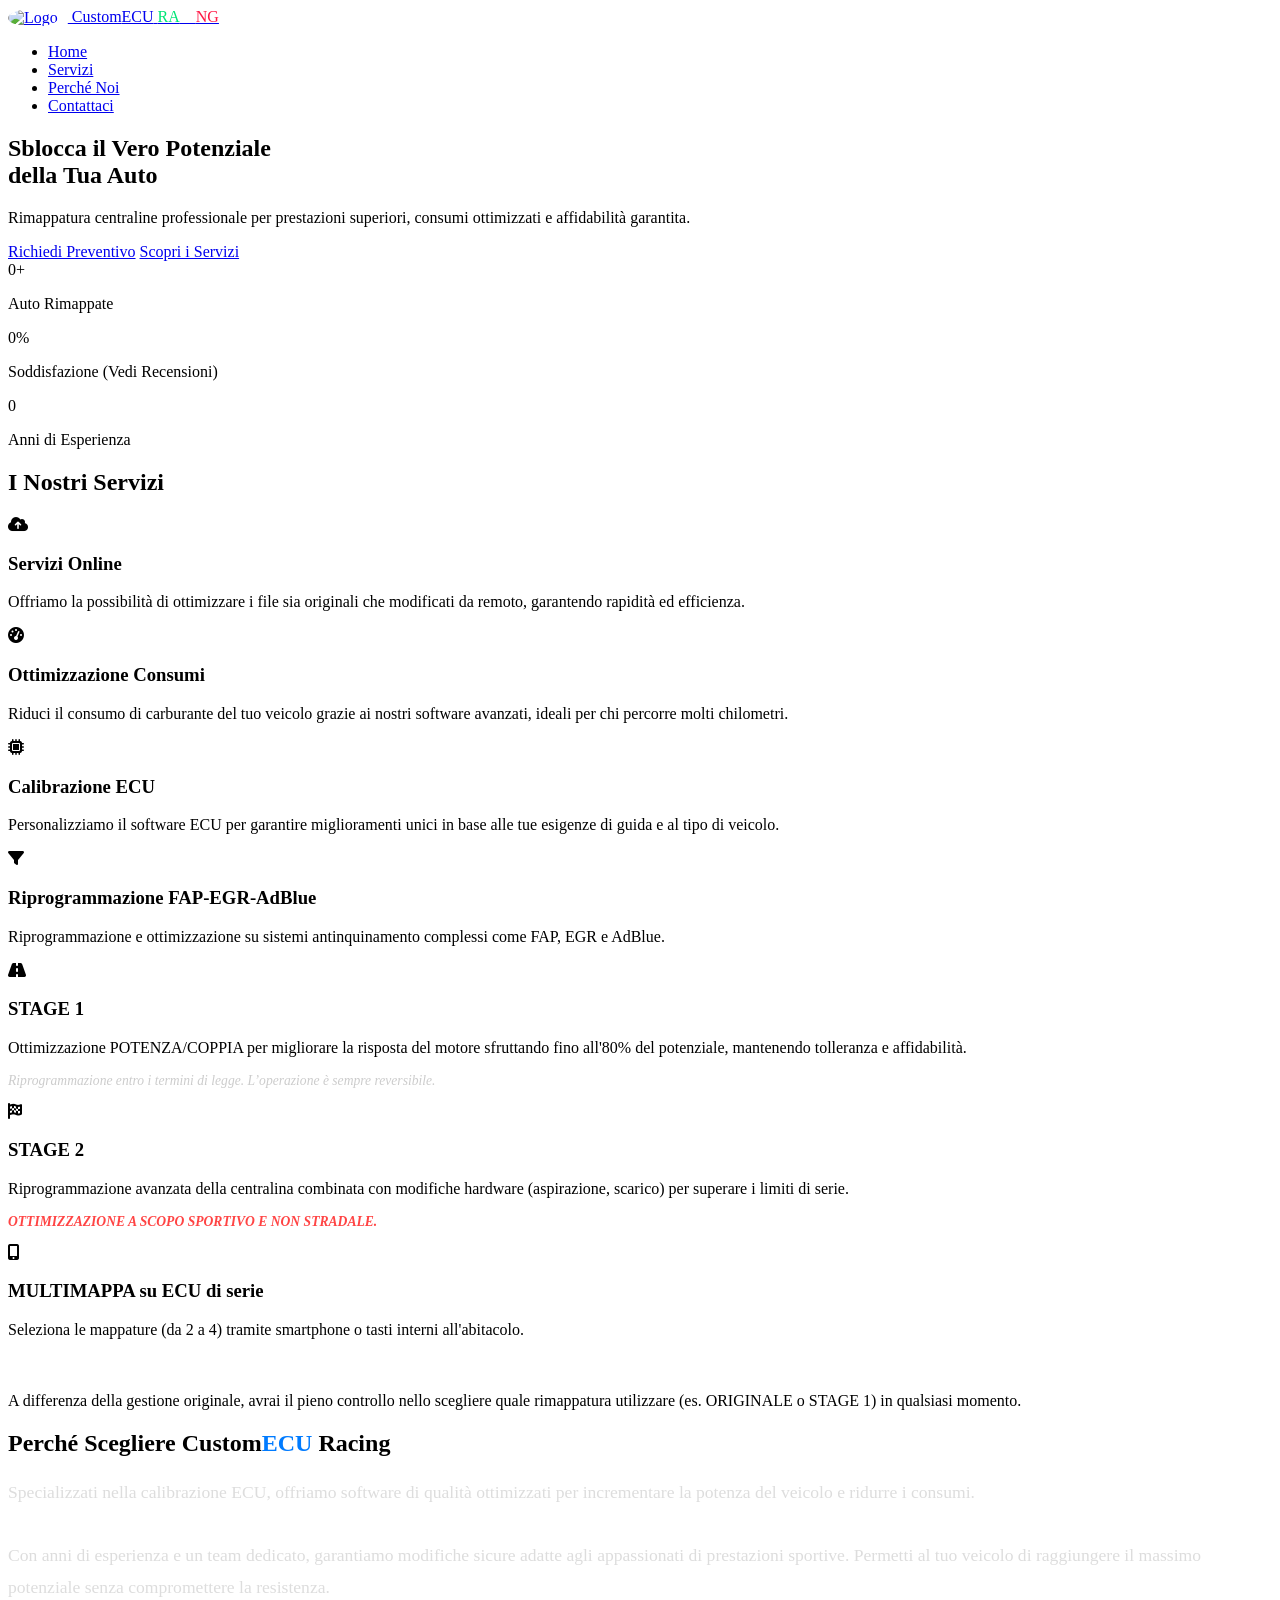
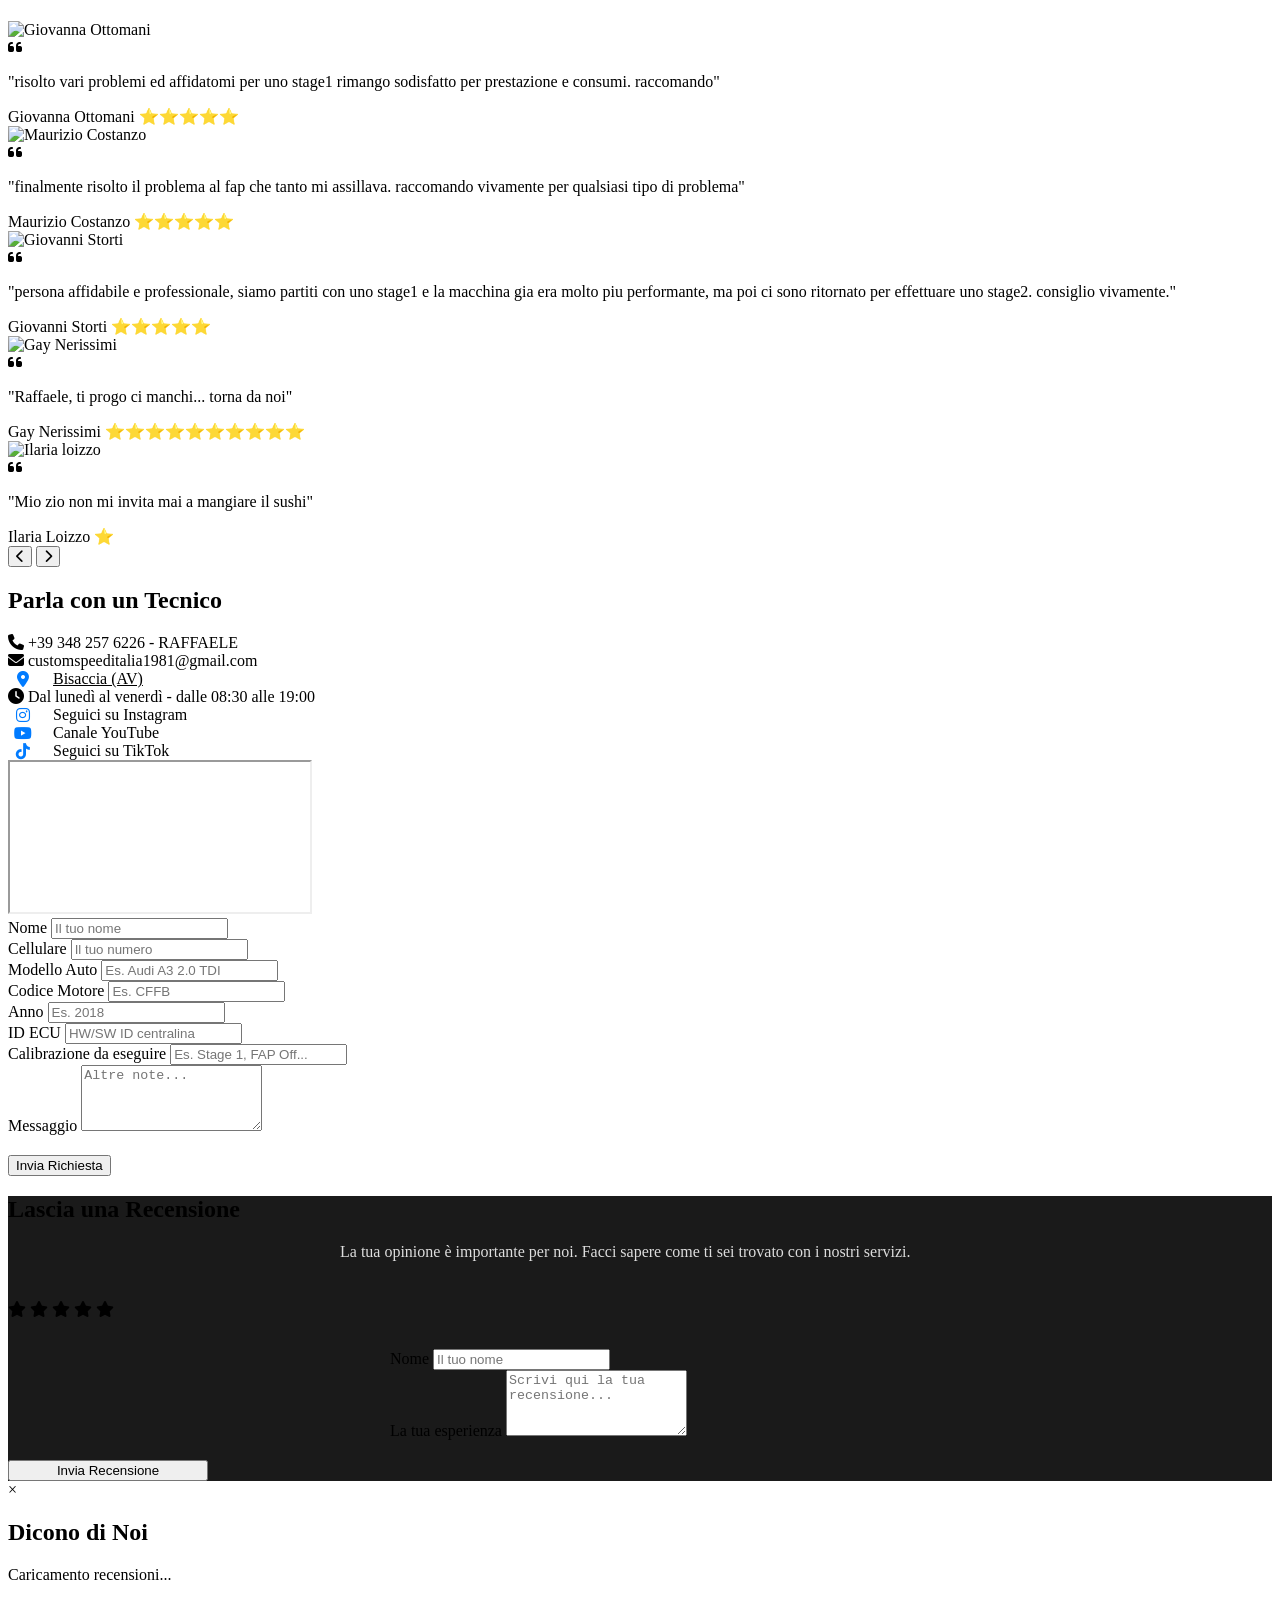
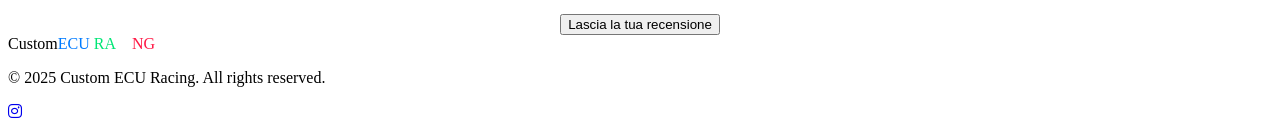
==== index.html @ 3ccf5216 "Add files via upload" ====
<!DOCTYPE html>
<html lang="it">

<head>
    <meta charset="UTF-8">
    <meta name="viewport" content="width=device-width, initial-scale=1.0">
    <title>CustomECU Racing Italia - Rimappatura Centraline Professionali</title>
    <meta name="description"
        content="Servizi professionali di rimappatura centraline auto (ECU tuning) per migliorare prestazioni e consumi.">
    <link rel="preconnect" href="https://fonts.googleapis.com">
    <link rel="preconnect" href="https://fonts.gstatic.com" crossorigin>
    <link
        href="https://fonts.googleapis.com/css2?family=Inter:wght@300;400;600;700&family=Orbitron:wght@400;700&display=swap"
        rel="stylesheet">
    <link rel="icon" href="images/logo.jpg" type="image/jpeg">
    <link rel="stylesheet" href="css/style.css">
    <link rel="stylesheet" href="https://cdnjs.cloudflare.com/ajax/libs/font-awesome/6.4.0/css/all.min.css">
</head>

<body>

    <!-- Navigation -->
    <nav class="navbar">
        <div class="container nav-container">
            <a href="#" class="logo">
                <img src="images/logo.jpg" alt="Logo"
                    style="height: 40px; margin-right: 10px; vertical-align: middle; border-radius: 50%;">
                Custom<span class="accent">ECU</span> <span style="color:#00e676">RA</span><span
                    style="color:#ffffff">CI</span><span style="color:#ff1744">NG</span></a>
            <ul class="nav-links">
                <li><a href="#hero">Home</a></li>
                <li><a href="#services">Servizi</a></li>
                <li><a href="#why-us">Perché Noi</a></li>
                <li><a href="#contact" class="btn-primary">Contattaci</a></li>
            </ul>
            <div class="hamburger">
                <div class="line"></div>
                <div class="line"></div>
                <div class="line"></div>
            </div>
        </div>
    </nav>

    <!-- Hero Section -->
    <section id="hero" class="hero">
        <div class="hero-overlay"></div>
        <div class="hero-content container">
            <h1 class="animate-up">Sblocca il Vero Potenziale <br>della Tua Auto</h1>
            <p class="animate-up delay-1">Rimappatura centraline professionale per prestazioni superiori, consumi
                ottimizzati e affidabilità garantita.</p>
            <div class="hero-buttons animate-up delay-2">
                <a href="#contact" class="btn-primary">Richiedi Preventivo</a>
                <a href="#services" class="btn-secondary">Scopri i Servizi</a>
            </div>
        </div>
    </section>

    <!-- Stats Section -->
    <div class="stats-container container animate-on-scroll">
        <div class="stat-item">
            <span class="stat-number" data-target="500">0</span>+
            <p>Auto Rimappate</p>
        </div>
        <div class="stat-item" id="satisfaction-stat" style="cursor: pointer;">
            <span class="stat-number" data-target="100">0</span>%
            <p>Soddisfazione (Vedi Recensioni)</p>
        </div>
        <div class="stat-item">
            <span class="stat-number" data-target="5">0</span>
            <p>Anni di Esperienza</p>
        </div>
    </div>

    <!-- Services Section -->
    <section id="services" class="services section-padding">
        <div class="container">
            <h2 class="section-title text-center">I Nostri Servizi</h2>
            <div class="services-grid">
                <!-- Servizi Online -->
                <div class="service-card animate-on-scroll">
                    <i class="fa-solid fa-cloud-arrow-up service-icon"></i>
                    <h3>Servizi Online</h3>
                    <p>Offriamo la possibilità di ottimizzare i file sia originali che modificati da remoto, garantendo
                        rapidità ed efficienza.</p>
                </div>

                <!-- Ottimizzazione Consumi -->
                <div class="service-card animate-on-scroll delay-1">
                    <i class="fa-solid fa-gauge-high service-icon"></i>
                    <h3>Ottimizzazione Consumi</h3>
                    <p>Riduci il consumo di carburante del tuo veicolo grazie ai nostri software avanzati, ideali per
                        chi percorre molti chilometri.</p>
                </div>

                <!-- Calibrazione ECU -->
                <div class="service-card animate-on-scroll delay-2">
                    <i class="fa-solid fa-microchip service-icon"></i>
                    <h3>Calibrazione ECU</h3>
                    <p>Personalizziamo il software ECU per garantire miglioramenti unici in base alle tue esigenze di
                        guida e al tipo di veicolo.</p>
                </div>

                <!-- Riprogrammazione FAP-EGR-AdBlue -->
                <div class="service-card animate-on-scroll delay-3">
                    <i class="fa-solid fa-filter service-icon"></i>
                    <h3>Riprogrammazione FAP-EGR-AdBlue</h3>
                    <p>Riprogrammazione e ottimizzazione su sistemi antinquinamento complessi come FAP, EGR e AdBlue.
                    </p>
                </div>

                <!-- STAGE 1 -->
                <div class="service-card animate-on-scroll">
                    <i class="fa-solid fa-road service-icon"></i>
                    <h3>STAGE 1</h3>
                    <p>Ottimizzazione POTENZA/COPPIA per migliorare la risposta del motore sfruttando fino all'80% del
                        potenziale, mantenendo tolleranza e affidabilità.</p>
                    <p style="margin-top:15px; font-size:0.85rem; color:#ccc;"><em>Riprogrammazione entro i termini di
                            legge. L’operazione è sempre reversibile.</em></p>
                </div>

                <!-- STAGE 2 -->
                <div class="service-card animate-on-scroll delay-1">
                    <i class="fa-solid fa-flag-checkered service-icon"></i>
                    <h3>STAGE 2</h3>
                    <p>Riprogrammazione avanzata della centralina combinata con modifiche hardware (aspirazione,
                        scarico) per superare i limiti di serie.</p>
                    <p style="margin-top:15px; font-size:0.85rem; color:#ff4444; font-weight:bold;"><em>OTTIMIZZAZIONE A
                            SCOPO SPORTIVO E NON STRADALE.</em></p>
                </div>

                <!-- MULTIMAPPA -->
                <div class="service-card animate-on-scroll delay-2" style="grid-column: 1 / -1;">
                    <i class="fa-solid fa-mobile-screen-button service-icon"></i>
                    <h3>MULTIMAPPA su ECU di serie</h3>
                    <p>Seleziona le mappature (da 2 a 4) tramite smartphone o tasti interni all'abitacolo.</p>
                    <h4 style="margin-top:15px; margin-bottom:10px; font-size:1.1rem; color:#fff;">Cosa cambia?</h4>
                    <p>A differenza della gestione originale, avrai il pieno controllo nello scegliere quale rimappatura
                        utilizzare (es. ORIGINALE o STAGE 1) in qualsiasi momento.</p>
                </div>
            </div>
        </div>
    </section>

    <!-- Why Us Section -->
    <section id="why-us" class="why-us section-padding">
        <div class="container why-us-grid">
            <div class="why-us-content animate-on-scroll">
                <h2 class="section-title">Perché Scegliere Custom<span style="color:#007bff">ECU</span> Racing</h2>
                <p style="font-size: 1.1rem; color: #ddd; line-height: 1.8;">
                    Specializzati nella calibrazione ECU, offriamo software di qualità ottimizzati per incrementare la
                    potenza del veicolo e ridurre i consumi.
                    <br><br>
                    Con anni di esperienza e un team dedicato, garantiamo modifiche sicure adatte agli appassionati di
                    prestazioni sportive. Permetti al tuo veicolo di raggiungere il massimo potenziale senza
                    compromettere la resistenza.
                </p>
            </div>
            <div class="why-us-image animate-on-scroll delay-2">
                <div class="testimonial-carousel">
                    <!-- Slide 1 -->
                    <div class="carousel-slide active">
                        <div class="testimonial-card-centered">
                            <div class="profile-image">
                                <img src="images/aadsd.png" alt="Giovanna Ottomani">
                            </div>
                            <div class="testimonial-content-v2">
                                <div class="quote-icon"><i class="fa-solid fa-quote-left"></i></div>
                                <p>"risolto vari problemi ed affidatomi per uno stage1 rimango sodisfatto per
                                    prestazione e consumi.
                                    raccomando"</p>
                                <div class="testimonial-author">
                                    <span class="author-name">Giovanna Ottomani</span>
                                    <span class="author-car">⭐️⭐️⭐️⭐️⭐️</span>
                                </div>
                            </div>
                        </div>
                    </div>
                    <!-- Slide 2 -->
                    <div class="carousel-slide">
                        <div class="testimonial-card-centered">
                            <div class="profile-image">
                                <img src="images/review2.png" alt="Maurizio Costanzo">
                            </div>
                            <div class="testimonial-content-v2">
                                <div class="quote-icon"><i class="fa-solid fa-quote-left"></i></div>
                                <p>"finalmente risolto il problema al fap che tanto mi assillava.
                                    raccomando vivamente per qualsiasi tipo di problema"</p>
                                <div class="testimonial-author">
                                    <span class="author-name">Maurizio Costanzo</span>
                                    <span class="author-car">⭐️⭐️⭐️⭐️⭐️</span>
                                </div>
                            </div>
                        </div>
                    </div>
                    <!-- Slide 3 -->
                    <div class="carousel-slide">
                        <div class="testimonial-card-centered">
                            <div class="profile-image">
                                <img src="images/review3.png" alt="Giovanni Storti">
                            </div>
                            <div class="testimonial-content-v2">
                                <div class="quote-icon"><i class="fa-solid fa-quote-left"></i></div>
                                <p>"persona affidabile e professionale, siamo partiti con uno stage1 e la macchina gia
                                    era molto piu performante,
                                    ma poi ci sono ritornato per effettuare uno stage2. consiglio vivamente."</p>
                                <div class="testimonial-author">
                                    <span class="author-name">Giovanni Storti</span>
                                    <span class="author-car">⭐️⭐️⭐️⭐️⭐️</span>
                                </div>
                            </div>
                        </div>
                    </div>
                    <!-- Slide 4 -->
                    <div class="carousel-slide">
                        <div class="testimonial-card-centered">
                            <div class="profile-image">
                                <img src="images/review4.png" alt="Gay Nerissimi">
                            </div>
                            <div class="testimonial-content-v2">
                                <div class="quote-icon"><i class="fa-solid fa-quote-left"></i></div>
                                <p>"Raffaele, ti progo ci manchi... torna da noi"</p>
                                <div class="testimonial-author">
                                    <span class="author-name">Gay Nerissimi</span>
                                    <span class="author-car">⭐️⭐️⭐️⭐️⭐️⭐️⭐️⭐️⭐️⭐️</span>
                                </div>
                            </div>
                        </div>
                    </div>
                    <!-- Slide 5 -->
                    <div class="carousel-slide">
                        <div class="testimonial-card-centered">
                            <div class="profile-image">
                                <img src="images/review1.png" alt="Ilaria loizzo">
                            </div>
                            <div class="testimonial-content-v2">
                                <div class="quote-icon"><i class="fa-solid fa-quote-left"></i></div>
                                <p>"Mio zio non mi invita mai a mangiare il sushi"</p>
                                <div class="testimonial-author">
                                    <span class="author-name">Ilaria Loizzo</span>
                                    <span class="author-car">⭐️</span>
                                </div>
                            </div>
                        </div>
                    </div>
                    <!-- Controls -->
                    <button class="carousel-control prev" aria-label="Previous Slide"><i
                            class="fa-solid fa-chevron-left"></i></button>
                    <button class="carousel-control next" aria-label="Next Slide"><i
                            class="fa-solid fa-chevron-right"></i></button>
                </div>
            </div>
        </div>
    </section>

    <!-- Contact Section V2 -->
    <section id="contact" class="contact section-padding">
        <div class="container contact-layout-v2">

            <!-- Top Row: Info + Map -->
            <div class="contact-top-row">
                <div class="contact-info-block animate-on-scroll">
                    <h2 class="section-title">Parla con un Tecnico</h2>

                    <div class="info-item">
                        <i class="fa-solid fa-phone"></i>
                        <span>+39 348 257 6226 - RAFFAELE</span>
                    </div>
                    <div class="info-item">
                        <i class="fa-solid fa-envelope"></i>
                        <span>customspeeditalia1981@gmail.com</span>
                    </div>
                    <div class="info-item">
                        <a href="https://www.google.com/maps/place/Bisaccia+AV" target="_blank"
                            rel="noopener noreferrer"
                            style="color: inherit; text-decoration: none; display: flex; align-items: center;">
                            <i class="fa-solid fa-location-dot"
                                style="margin-right: 15px; width: 30px; text-align: center; color: #007bff;"></i>
                            <span style="text-decoration: underline;">Bisaccia (AV)</span>
                        </a>
                    </div>
                    <div class="info-item">
                        <i class="fa-solid fa-clock"></i>
                        <span>Dal lunedì al venerdì - dalle 08:30 alle 19:00</span>
                    </div>
                    <div class="info-item">
                        <a href="https://www.instagram.com/custom_ecu_racing/" target="_blank" rel="noopener noreferrer"
                            style="color: inherit; text-decoration: none; display: flex; align-items: center;">
                            <i class="fa-brands fa-instagram"
                                style="margin-right: 15px; width: 30px; text-align: center; color: #007bff;"></i>
                            <span>Seguici su Instagram</span>
                        </a>
                    </div>
                    <div class="info-item">
                        <a href="https://youtube.com/@customspeeditalia7355?si=FACtOj8bzck52drP" target="_blank"
                            rel="noopener noreferrer"
                            style="color: inherit; text-decoration: none; display: flex; align-items: center;">
                            <i class="fa-brands fa-youtube"
                                style="margin-right: 15px; width: 30px; text-align: center; color: #007bff;"></i>
                            <span>Canale YouTube</span>
                        </a>
                    </div>
                    <div class="info-item">
                        <a href="https://www.tiktok.com/@custom.speed.italia?_r=1&_t=ZN-92ZdLWdvvFe" target="_blank"
                            rel="noopener noreferrer"
                            style="color: inherit; text-decoration: none; display: flex; align-items: center;">
                            <i class="fa-brands fa-tiktok"
                                style="margin-right: 15px; width: 30px; text-align: center; color: #007bff;"></i>
                            <span>Seguici su TikTok</span>
                        </a>
                    </div>
                </div>

                <div class="contact-map-square animate-on-scroll delay-1">
                    <iframe src="https://maps.google.com/maps?q=Bisaccia%20AV&t=&z=15&ie=UTF8&iwloc=&output=embed"
                        allowfullscreen="" loading="lazy"></iframe>
                </div>
            </div>

            <!-- Bottom Row: Form -->
            <form class="contact-form-full animate-on-scroll delay-2">
                <div class="form-grid">
                    <div class="form-group">
                        <label for="name">Nome</label>
                        <input type="text" id="name" placeholder="Il tuo nome" required>
                    </div>
                    <div class="form-group">
                        <label for="mobile">Cellulare</label>
                        <input type="tel" id="mobile" placeholder="Il tuo numero" required>
                    </div>
                    <div class="form-group">
                        <label for="model">Modello Auto</label>
                        <input type="text" id="model" placeholder="Es. Audi A3 2.0 TDI" required>
                    </div>
                    <div class="form-group">
                        <label for="engine">Codice Motore</label>
                        <input type="text" id="engine" placeholder="Es. CFFB">
                    </div>
                    <div class="form-group">
                        <label for="year">Anno</label>
                        <input type="text" id="year" placeholder="Es. 2018">
                    </div>
                    <div class="form-group">
                        <label for="ecuid">ID ECU</label>
                        <input type="text" id="ecuid" placeholder="HW/SW ID centralina">
                    </div>
                    <div class="form-group full-span">
                        <label for="calibration">Calibrazione da eseguire</label>
                        <input type="text" id="calibration" placeholder="Es. Stage 1, FAP Off..." required>
                    </div>
                    <div class="form-group full-span">
                        <label for="message">Messaggio</label>
                        <textarea id="message" rows="4" placeholder="Altre note..." required></textarea>
                    </div>
                </div>
                <button type="submit" class="btn-primary full-width" style="margin-top: 20px;">Invia Richiesta</button>
            </form>

        </div>
    </section>


    <!-- Reviews Section -->
    <section id="reviews" class="reviews section-padding" style="background-color: #1a1a1a;">
        <div class="container text-center">
            <h2 class="section-title text-center">Lascia una Recensione</h2>
            <p style="margin-bottom: 40px; color: #ddd; max-width: 600px; margin-left: auto; margin-right: auto;">
                La tua opinione è importante per noi. Facci sapere come ti sei trovato con i nostri servizi.
            </p>

            <form class="review-form animate-on-scroll">
                <div class="stars-rating" id="star-rating-widget">
                    <i class="fa-solid fa-star" data-value="1"></i>
                    <i class="fa-solid fa-star" data-value="2"></i>
                    <i class="fa-solid fa-star" data-value="3"></i>
                    <i class="fa-solid fa-star" data-value="4"></i>
                    <i class="fa-solid fa-star" data-value="5"></i>
                    <input type="hidden" id="rating-value" name="rating" value="0">
                </div>
                <div id="rating-error" style="color: #ff4444; font-size: 0.9rem; margin-top: 5px; display: none;">
                    Seleziona un voto</div>

                <div class="form-grid" style="grid-template-columns: 1fr; max-width: 500px; margin: 30px auto 0;">
                    <div class="form-group">
                        <label for="review-name" style="text-align: left;">Nome</label>
                        <input type="text" id="review-name" placeholder="Il tuo nome" required>
                    </div>
                    <div class="form-group">
                        <label for="review-text" style="text-align: left;">La tua esperienza</label>
                        <textarea id="review-text" rows="4" placeholder="Scrivi qui la tua recensione..."
                            required></textarea>
                    </div>
                </div>

                <button type="submit" class="btn-primary" style="margin-top: 20px; min-width: 200px;">Invia
                    Recensione</button>
            </form>
        </div>
    </section>

    <!-- Reviews Modal -->
    <div id="reviews-modal" class="modal">
        <div class="modal-content animate-up">
            <span class="close-modal">&times;</span>
            <h2 class="section-title text-center" style="margin-top: 20px;">Dicono di Noi</h2>
            <div id="reviews-container" class="reviews-list">
                <!-- Reviews will be loaded here from CSV -->
                <div class="loading-spinner">Caricamento recensioni...</div>
            </div>
            <div style="text-align: center; margin-top: 30px;">
                <button class="btn-primary"
                    onclick="document.querySelector('.close-modal').click(); window.location.href='#reviews'">Lascia la
                    tua recensione</button>
            </div>
        </div>
    </div>

    <!-- Footer -->
    <footer>
        <div class="container footer-content">
            <div class="footer-logo">Custom<span class="accent" style="color:#007bff">ECU</span> <span
                    style="color:#00e676">RA</span><span style="color:#ffffff">CI</span><span
                    style="color:#ff1744">NG</span></div>
            <p class="copyright">&copy; 2025 Custom ECU Racing. All rights reserved.</p>
            <div class="social-links">
                <a href="https://www.instagram.com/custom_ecu_racing/" target="_blank"><i
                        class="fa-brands fa-instagram"></i></a>
            </div>
        </div>
    </footer>

    <script src="js/script.js"></script>
</body>

</html>
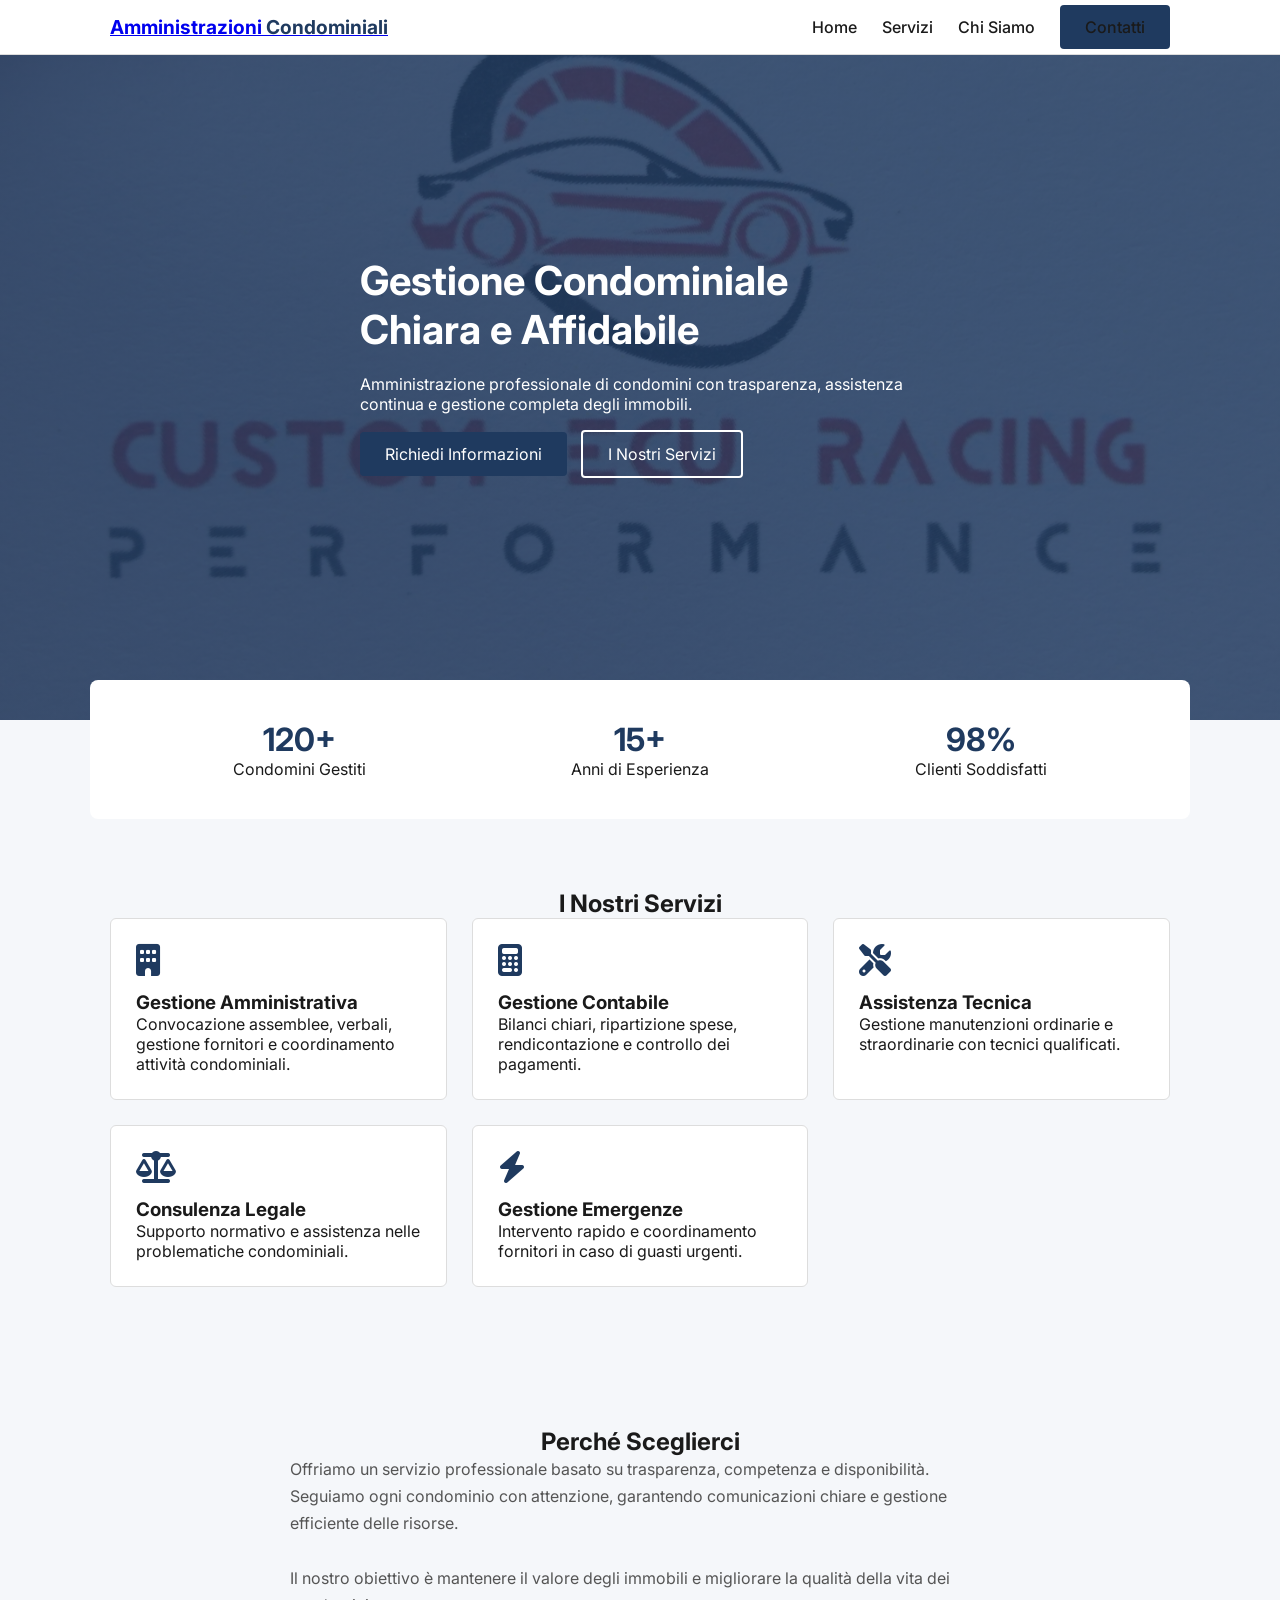
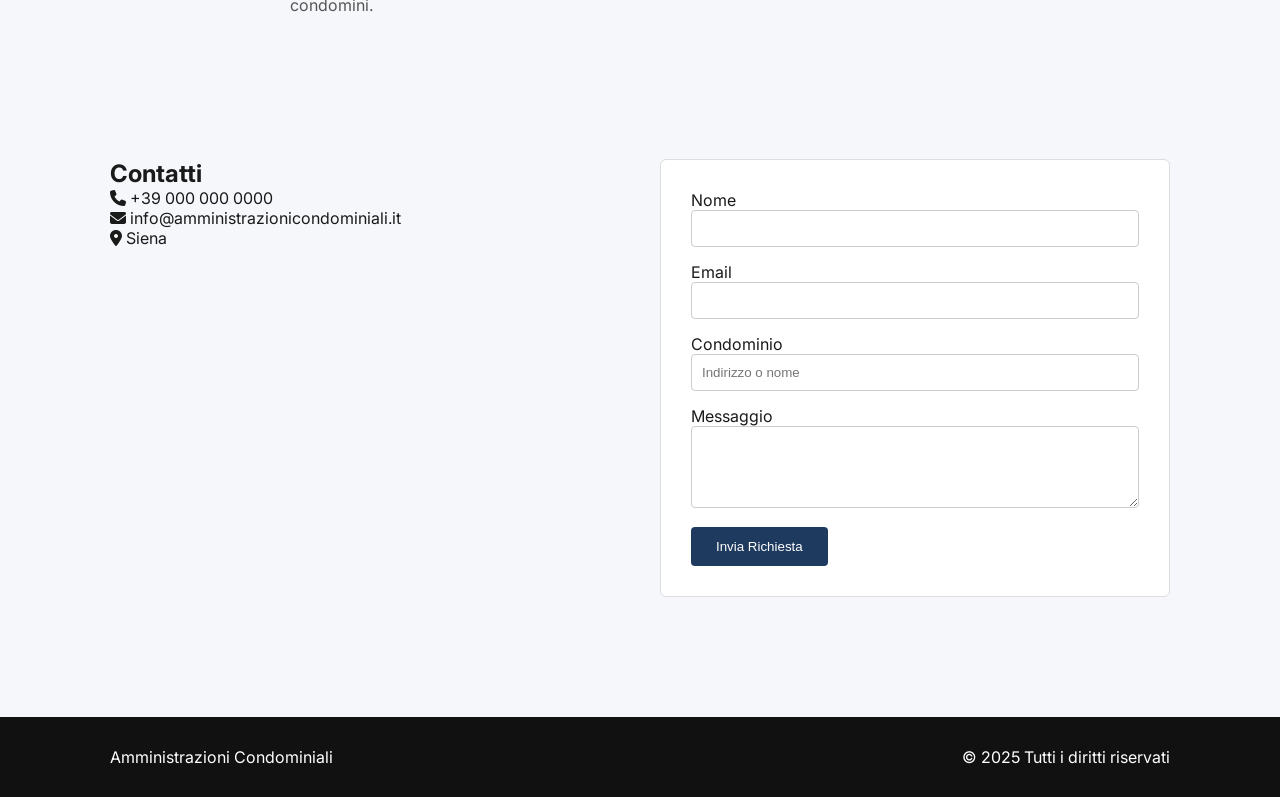
==== commit 171fedcb: "Update index.html for condominium management services" ====
--- a/index.html
+++ b/index.html
@@ -4,15 +4,13 @@
 <head>
     <meta charset="UTF-8">
     <meta name="viewport" content="width=device-width, initial-scale=1.0">
-    <title>CustomECU Racing Italia - Rimappatura Centraline Professionali</title>
+    <title>Amministrazioni Condominiali - Gestione Professionale Condomini</title>
     <meta name="description"
-        content="Servizi professionali di rimappatura centraline auto (ECU tuning) per migliorare prestazioni e consumi.">
+        content="Servizi professionali di amministrazione condominiale, gestione contabile e assistenza tecnica.">
+
     <link rel="preconnect" href="https://fonts.googleapis.com">
-    <link rel="preconnect" href="https://fonts.gstatic.com" crossorigin>
-    <link
-        href="https://fonts.googleapis.com/css2?family=Inter:wght@300;400;600;700&family=Orbitron:wght@400;700&display=swap"
-        rel="stylesheet">
-    <link rel="icon" href="images/logo.jpg" type="image/jpeg">
+    <link href="https://fonts.googleapis.com/css2?family=Inter:wght@300;400;600;700&display=swap" rel="stylesheet">
+
     <link rel="stylesheet" href="css/style.css">
     <link rel="stylesheet" href="https://cdnjs.cloudflare.com/ajax/libs/font-awesome/6.4.0/css/all.min.css">
 </head>
@@ -23,412 +21,166 @@
     <nav class="navbar">
         <div class="container nav-container">
             <a href="#" class="logo">
-                <img src="images/logo.jpg" alt="Logo"
-                    style="height: 40px; margin-right: 10px; vertical-align: middle; border-radius: 50%;">
-                Custom<span class="accent">ECU</span> <span style="color:#00e676">RA</span><span
-                    style="color:#ffffff">CI</span><span style="color:#ff1744">NG</span></a>
+                Amministrazioni <span class="accent">Condominiali</span>
+            </a>
+
             <ul class="nav-links">
                 <li><a href="#hero">Home</a></li>
                 <li><a href="#services">Servizi</a></li>
-                <li><a href="#why-us">Perché Noi</a></li>
-                <li><a href="#contact" class="btn-primary">Contattaci</a></li>
+                <li><a href="#why-us">Chi Siamo</a></li>
+                <li><a href="#contact" class="btn-primary">Contatti</a></li>
             </ul>
-            <div class="hamburger">
-                <div class="line"></div>
-                <div class="line"></div>
-                <div class="line"></div>
-            </div>
         </div>
     </nav>
 
-    <!-- Hero Section -->
+    <!-- Hero -->
     <section id="hero" class="hero">
         <div class="hero-overlay"></div>
         <div class="hero-content container">
-            <h1 class="animate-up">Sblocca il Vero Potenziale <br>della Tua Auto</h1>
-            <p class="animate-up delay-1">Rimappatura centraline professionale per prestazioni superiori, consumi
-                ottimizzati e affidabilità garantita.</p>
-            <div class="hero-buttons animate-up delay-2">
-                <a href="#contact" class="btn-primary">Richiedi Preventivo</a>
-                <a href="#services" class="btn-secondary">Scopri i Servizi</a>
+            <h1>Gestione Condominiale<br>Chiara e Affidabile</h1>
+            <p>
+                Amministrazione professionale di condomini con trasparenza, assistenza continua e gestione completa
+                degli immobili.
+            </p>
+            <div class="hero-buttons">
+                <a href="#contact" class="btn-primary">Richiedi Informazioni</a>
+                <a href="#services" class="btn-secondary">I Nostri Servizi</a>
             </div>
         </div>
     </section>
 
-    <!-- Stats Section -->
-    <div class="stats-container container animate-on-scroll">
+    <!-- Stats -->
+    <div class="stats-container container">
         <div class="stat-item">
-            <span class="stat-number" data-target="500">0</span>+
-            <p>Auto Rimappate</p>
-        </div>
-        <div class="stat-item" id="satisfaction-stat" style="cursor: pointer;">
-            <span class="stat-number" data-target="100">0</span>%
-            <p>Soddisfazione (Vedi Recensioni)</p>
+            <span class="stat-number">120+</span>
+            <p>Condomini Gestiti</p>
         </div>
         <div class="stat-item">
-            <span class="stat-number" data-target="5">0</span>
+            <span class="stat-number">15+</span>
             <p>Anni di Esperienza</p>
+        </div>
+        <div class="stat-item">
+            <span class="stat-number">98%</span>
+            <p>Clienti Soddisfatti</p>
         </div>
     </div>
 
-    <!-- Services Section -->
+    <!-- Servizi -->
     <section id="services" class="services section-padding">
         <div class="container">
             <h2 class="section-title text-center">I Nostri Servizi</h2>
+
             <div class="services-grid">
-                <!-- Servizi Online -->
-                <div class="service-card animate-on-scroll">
-                    <i class="fa-solid fa-cloud-arrow-up service-icon"></i>
-                    <h3>Servizi Online</h3>
-                    <p>Offriamo la possibilità di ottimizzare i file sia originali che modificati da remoto, garantendo
-                        rapidità ed efficienza.</p>
+
+                <div class="service-card">
+                    <i class="fa-solid fa-building service-icon"></i>
+                    <h3>Gestione Amministrativa</h3>
+                    <p>Convocazione assemblee, verbali, gestione fornitori e coordinamento attività condominiali.</p>
                 </div>
 
-                <!-- Ottimizzazione Consumi -->
-                <div class="service-card animate-on-scroll delay-1">
-                    <i class="fa-solid fa-gauge-high service-icon"></i>
-                    <h3>Ottimizzazione Consumi</h3>
-                    <p>Riduci il consumo di carburante del tuo veicolo grazie ai nostri software avanzati, ideali per
-                        chi percorre molti chilometri.</p>
+                <div class="service-card">
+                    <i class="fa-solid fa-calculator service-icon"></i>
+                    <h3>Gestione Contabile</h3>
+                    <p>Bilanci chiari, ripartizione spese, rendicontazione e controllo dei pagamenti.</p>
                 </div>
 
-                <!-- Calibrazione ECU -->
-                <div class="service-card animate-on-scroll delay-2">
-                    <i class="fa-solid fa-microchip service-icon"></i>
-                    <h3>Calibrazione ECU</h3>
-                    <p>Personalizziamo il software ECU per garantire miglioramenti unici in base alle tue esigenze di
-                        guida e al tipo di veicolo.</p>
+                <div class="service-card">
+                    <i class="fa-solid fa-screwdriver-wrench service-icon"></i>
+                    <h3>Assistenza Tecnica</h3>
+                    <p>Gestione manutenzioni ordinarie e straordinarie con tecnici qualificati.</p>
                 </div>
 
-                <!-- Riprogrammazione FAP-EGR-AdBlue -->
-                <div class="service-card animate-on-scroll delay-3">
-                    <i class="fa-solid fa-filter service-icon"></i>
-                    <h3>Riprogrammazione FAP-EGR-AdBlue</h3>
-                    <p>Riprogrammazione e ottimizzazione su sistemi antinquinamento complessi come FAP, EGR e AdBlue.
-                    </p>
+                <div class="service-card">
+                    <i class="fa-solid fa-scale-balanced service-icon"></i>
+                    <h3>Consulenza Legale</h3>
+                    <p>Supporto normativo e assistenza nelle problematiche condominiali.</p>
                 </div>
 
-                <!-- STAGE 1 -->
-                <div class="service-card animate-on-scroll">
-                    <i class="fa-solid fa-road service-icon"></i>
-                    <h3>STAGE 1</h3>
-                    <p>Ottimizzazione POTENZA/COPPIA per migliorare la risposta del motore sfruttando fino all'80% del
-                        potenziale, mantenendo tolleranza e affidabilità.</p>
-                    <p style="margin-top:15px; font-size:0.85rem; color:#ccc;"><em>Riprogrammazione entro i termini di
-                            legge. L’operazione è sempre reversibile.</em></p>
+                <div class="service-card">
+                    <i class="fa-solid fa-bolt service-icon"></i>
+                    <h3>Gestione Emergenze</h3>
+                    <p>Intervento rapido e coordinamento fornitori in caso di guasti urgenti.</p>
                 </div>
 
-                <!-- STAGE 2 -->
-                <div class="service-card animate-on-scroll delay-1">
-                    <i class="fa-solid fa-flag-checkered service-icon"></i>
-                    <h3>STAGE 2</h3>
-                    <p>Riprogrammazione avanzata della centralina combinata con modifiche hardware (aspirazione,
-                        scarico) per superare i limiti di serie.</p>
-                    <p style="margin-top:15px; font-size:0.85rem; color:#ff4444; font-weight:bold;"><em>OTTIMIZZAZIONE A
-                            SCOPO SPORTIVO E NON STRADALE.</em></p>
-                </div>
-
-                <!-- MULTIMAPPA -->
-                <div class="service-card animate-on-scroll delay-2" style="grid-column: 1 / -1;">
-                    <i class="fa-solid fa-mobile-screen-button service-icon"></i>
-                    <h3>MULTIMAPPA su ECU di serie</h3>
-                    <p>Seleziona le mappature (da 2 a 4) tramite smartphone o tasti interni all'abitacolo.</p>
-                    <h4 style="margin-top:15px; margin-bottom:10px; font-size:1.1rem; color:#fff;">Cosa cambia?</h4>
-                    <p>A differenza della gestione originale, avrai il pieno controllo nello scegliere quale rimappatura
-                        utilizzare (es. ORIGINALE o STAGE 1) in qualsiasi momento.</p>
-                </div>
             </div>
         </div>
     </section>
 
-    <!-- Why Us Section -->
+    <!-- Chi Siamo -->
     <section id="why-us" class="why-us section-padding">
-        <div class="container why-us-grid">
-            <div class="why-us-content animate-on-scroll">
-                <h2 class="section-title">Perché Scegliere Custom<span style="color:#007bff">ECU</span> Racing</h2>
-                <p style="font-size: 1.1rem; color: #ddd; line-height: 1.8;">
-                    Specializzati nella calibrazione ECU, offriamo software di qualità ottimizzati per incrementare la
-                    potenza del veicolo e ridurre i consumi.
-                    <br><br>
-                    Con anni di esperienza e un team dedicato, garantiamo modifiche sicure adatte agli appassionati di
-                    prestazioni sportive. Permetti al tuo veicolo di raggiungere il massimo potenziale senza
-                    compromettere la resistenza.
-                </p>
-            </div>
-            <div class="why-us-image animate-on-scroll delay-2">
-                <div class="testimonial-carousel">
-                    <!-- Slide 1 -->
-                    <div class="carousel-slide active">
-                        <div class="testimonial-card-centered">
-                            <div class="profile-image">
-                                <img src="images/aadsd.png" alt="Giovanna Ottomani">
-                            </div>
-                            <div class="testimonial-content-v2">
-                                <div class="quote-icon"><i class="fa-solid fa-quote-left"></i></div>
-                                <p>"risolto vari problemi ed affidatomi per uno stage1 rimango sodisfatto per
-                                    prestazione e consumi.
-                                    raccomando"</p>
-                                <div class="testimonial-author">
-                                    <span class="author-name">Giovanna Ottomani</span>
-                                    <span class="author-car">⭐️⭐️⭐️⭐️⭐️</span>
-                                </div>
-                            </div>
-                        </div>
-                    </div>
-                    <!-- Slide 2 -->
-                    <div class="carousel-slide">
-                        <div class="testimonial-card-centered">
-                            <div class="profile-image">
-                                <img src="images/review2.png" alt="Maurizio Costanzo">
-                            </div>
-                            <div class="testimonial-content-v2">
-                                <div class="quote-icon"><i class="fa-solid fa-quote-left"></i></div>
-                                <p>"finalmente risolto il problema al fap che tanto mi assillava.
-                                    raccomando vivamente per qualsiasi tipo di problema"</p>
-                                <div class="testimonial-author">
-                                    <span class="author-name">Maurizio Costanzo</span>
-                                    <span class="author-car">⭐️⭐️⭐️⭐️⭐️</span>
-                                </div>
-                            </div>
-                        </div>
-                    </div>
-                    <!-- Slide 3 -->
-                    <div class="carousel-slide">
-                        <div class="testimonial-card-centered">
-                            <div class="profile-image">
-                                <img src="images/review3.png" alt="Giovanni Storti">
-                            </div>
-                            <div class="testimonial-content-v2">
-                                <div class="quote-icon"><i class="fa-solid fa-quote-left"></i></div>
-                                <p>"persona affidabile e professionale, siamo partiti con uno stage1 e la macchina gia
-                                    era molto piu performante,
-                                    ma poi ci sono ritornato per effettuare uno stage2. consiglio vivamente."</p>
-                                <div class="testimonial-author">
-                                    <span class="author-name">Giovanni Storti</span>
-                                    <span class="author-car">⭐️⭐️⭐️⭐️⭐️</span>
-                                </div>
-                            </div>
-                        </div>
-                    </div>
-                    <!-- Slide 4 -->
-                    <div class="carousel-slide">
-                        <div class="testimonial-card-centered">
-                            <div class="profile-image">
-                                <img src="images/review4.png" alt="Gay Nerissimi">
-                            </div>
-                            <div class="testimonial-content-v2">
-                                <div class="quote-icon"><i class="fa-solid fa-quote-left"></i></div>
-                                <p>"Raffaele, ti progo ci manchi... torna da noi"</p>
-                                <div class="testimonial-author">
-                                    <span class="author-name">Gay Nerissimi</span>
-                                    <span class="author-car">⭐️⭐️⭐️⭐️⭐️⭐️⭐️⭐️⭐️⭐️</span>
-                                </div>
-                            </div>
-                        </div>
-                    </div>
-                    <!-- Slide 5 -->
-                    <div class="carousel-slide">
-                        <div class="testimonial-card-centered">
-                            <div class="profile-image">
-                                <img src="images/review1.png" alt="Ilaria loizzo">
-                            </div>
-                            <div class="testimonial-content-v2">
-                                <div class="quote-icon"><i class="fa-solid fa-quote-left"></i></div>
-                                <p>"Mio zio non mi invita mai a mangiare il sushi"</p>
-                                <div class="testimonial-author">
-                                    <span class="author-name">Ilaria Loizzo</span>
-                                    <span class="author-car">⭐️</span>
-                                </div>
-                            </div>
-                        </div>
-                    </div>
-                    <!-- Controls -->
-                    <button class="carousel-control prev" aria-label="Previous Slide"><i
-                            class="fa-solid fa-chevron-left"></i></button>
-                    <button class="carousel-control next" aria-label="Next Slide"><i
-                            class="fa-solid fa-chevron-right"></i></button>
-                </div>
-            </div>
+        <div class="container">
+            <h2 class="section-title text-center">Perché Sceglierci</h2>
+
+            <p class="about-text">
+                Offriamo un servizio professionale basato su trasparenza, competenza e disponibilità.
+                Seguiamo ogni condominio con attenzione, garantendo comunicazioni chiare e gestione efficiente delle
+                risorse.
+                <br><br>
+                Il nostro obiettivo è mantenere il valore degli immobili e migliorare la qualità della vita dei
+                condomini.
+            </p>
         </div>
     </section>
 
-    <!-- Contact Section V2 -->
+    <!-- Contatti -->
     <section id="contact" class="contact section-padding">
-        <div class="container contact-layout-v2">
+        <div class="container contact-layout">
 
-            <!-- Top Row: Info + Map -->
-            <div class="contact-top-row">
-                <div class="contact-info-block animate-on-scroll">
-                    <h2 class="section-title">Parla con un Tecnico</h2>
+            <div class="contact-info">
+                <h2 class="section-title">Contatti</h2>
 
-                    <div class="info-item">
-                        <i class="fa-solid fa-phone"></i>
-                        <span>+39 348 257 6226 - RAFFAELE</span>
-                    </div>
-                    <div class="info-item">
-                        <i class="fa-solid fa-envelope"></i>
-                        <span>customspeeditalia1981@gmail.com</span>
-                    </div>
-                    <div class="info-item">
-                        <a href="https://www.google.com/maps/place/Bisaccia+AV" target="_blank"
-                            rel="noopener noreferrer"
-                            style="color: inherit; text-decoration: none; display: flex; align-items: center;">
-                            <i class="fa-solid fa-location-dot"
-                                style="margin-right: 15px; width: 30px; text-align: center; color: #007bff;"></i>
-                            <span style="text-decoration: underline;">Bisaccia (AV)</span>
-                        </a>
-                    </div>
-                    <div class="info-item">
-                        <i class="fa-solid fa-clock"></i>
-                        <span>Dal lunedì al venerdì - dalle 08:30 alle 19:00</span>
-                    </div>
-                    <div class="info-item">
-                        <a href="https://www.instagram.com/custom_ecu_racing/" target="_blank" rel="noopener noreferrer"
-                            style="color: inherit; text-decoration: none; display: flex; align-items: center;">
-                            <i class="fa-brands fa-instagram"
-                                style="margin-right: 15px; width: 30px; text-align: center; color: #007bff;"></i>
-                            <span>Seguici su Instagram</span>
-                        </a>
-                    </div>
-                    <div class="info-item">
-                        <a href="https://youtube.com/@customspeeditalia7355?si=FACtOj8bzck52drP" target="_blank"
-                            rel="noopener noreferrer"
-                            style="color: inherit; text-decoration: none; display: flex; align-items: center;">
-                            <i class="fa-brands fa-youtube"
-                                style="margin-right: 15px; width: 30px; text-align: center; color: #007bff;"></i>
-                            <span>Canale YouTube</span>
-                        </a>
-                    </div>
-                    <div class="info-item">
-                        <a href="https://www.tiktok.com/@custom.speed.italia?_r=1&_t=ZN-92ZdLWdvvFe" target="_blank"
-                            rel="noopener noreferrer"
-                            style="color: inherit; text-decoration: none; display: flex; align-items: center;">
-                            <i class="fa-brands fa-tiktok"
-                                style="margin-right: 15px; width: 30px; text-align: center; color: #007bff;"></i>
-                            <span>Seguici su TikTok</span>
-                        </a>
-                    </div>
+                <div class="info-item">
+                    <i class="fa-solid fa-phone"></i>
+                    <span>+39 000 000 0000</span>
                 </div>
 
-                <div class="contact-map-square animate-on-scroll delay-1">
-                    <iframe src="https://maps.google.com/maps?q=Bisaccia%20AV&t=&z=15&ie=UTF8&iwloc=&output=embed"
-                        allowfullscreen="" loading="lazy"></iframe>
+                <div class="info-item">
+                    <i class="fa-solid fa-envelope"></i>
+                    <span>info@amministrazionicondominiali.it</span>
+                </div>
+
+                <div class="info-item">
+                    <i class="fa-solid fa-location-dot"></i>
+                    <span>Siena</span>
                 </div>
             </div>
 
-            <!-- Bottom Row: Form -->
-            <form class="contact-form-full animate-on-scroll delay-2">
-                <div class="form-grid">
-                    <div class="form-group">
-                        <label for="name">Nome</label>
-                        <input type="text" id="name" placeholder="Il tuo nome" required>
-                    </div>
-                    <div class="form-group">
-                        <label for="mobile">Cellulare</label>
-                        <input type="tel" id="mobile" placeholder="Il tuo numero" required>
-                    </div>
-                    <div class="form-group">
-                        <label for="model">Modello Auto</label>
-                        <input type="text" id="model" placeholder="Es. Audi A3 2.0 TDI" required>
-                    </div>
-                    <div class="form-group">
-                        <label for="engine">Codice Motore</label>
-                        <input type="text" id="engine" placeholder="Es. CFFB">
-                    </div>
-                    <div class="form-group">
-                        <label for="year">Anno</label>
-                        <input type="text" id="year" placeholder="Es. 2018">
-                    </div>
-                    <div class="form-group">
-                        <label for="ecuid">ID ECU</label>
-                        <input type="text" id="ecuid" placeholder="HW/SW ID centralina">
-                    </div>
-                    <div class="form-group full-span">
-                        <label for="calibration">Calibrazione da eseguire</label>
-                        <input type="text" id="calibration" placeholder="Es. Stage 1, FAP Off..." required>
-                    </div>
-                    <div class="form-group full-span">
-                        <label for="message">Messaggio</label>
-                        <textarea id="message" rows="4" placeholder="Altre note..." required></textarea>
-                    </div>
-                </div>
-                <button type="submit" class="btn-primary full-width" style="margin-top: 20px;">Invia Richiesta</button>
-            </form>
+            <form class="contact-form">
 
-        </div>
-    </section>
-
-
-    <!-- Reviews Section -->
-    <section id="reviews" class="reviews section-padding" style="background-color: #1a1a1a;">
-        <div class="container text-center">
-            <h2 class="section-title text-center">Lascia una Recensione</h2>
-            <p style="margin-bottom: 40px; color: #ddd; max-width: 600px; margin-left: auto; margin-right: auto;">
-                La tua opinione è importante per noi. Facci sapere come ti sei trovato con i nostri servizi.
-            </p>
-
-            <form class="review-form animate-on-scroll">
-                <div class="stars-rating" id="star-rating-widget">
-                    <i class="fa-solid fa-star" data-value="1"></i>
-                    <i class="fa-solid fa-star" data-value="2"></i>
-                    <i class="fa-solid fa-star" data-value="3"></i>
-                    <i class="fa-solid fa-star" data-value="4"></i>
-                    <i class="fa-solid fa-star" data-value="5"></i>
-                    <input type="hidden" id="rating-value" name="rating" value="0">
-                </div>
-                <div id="rating-error" style="color: #ff4444; font-size: 0.9rem; margin-top: 5px; display: none;">
-                    Seleziona un voto</div>
-
-                <div class="form-grid" style="grid-template-columns: 1fr; max-width: 500px; margin: 30px auto 0;">
-                    <div class="form-group">
-                        <label for="review-name" style="text-align: left;">Nome</label>
-                        <input type="text" id="review-name" placeholder="Il tuo nome" required>
-                    </div>
-                    <div class="form-group">
-                        <label for="review-text" style="text-align: left;">La tua esperienza</label>
-                        <textarea id="review-text" rows="4" placeholder="Scrivi qui la tua recensione..."
-                            required></textarea>
-                    </div>
+                <div class="form-group">
+                    <label>Nome</label>
+                    <input type="text" required>
                 </div>
 
-                <button type="submit" class="btn-primary" style="margin-top: 20px; min-width: 200px;">Invia
-                    Recensione</button>
+                <div class="form-group">
+                    <label>Email</label>
+                    <input type="email" required>
+                </div>
+
+                <div class="form-group">
+                    <label>Condominio</label>
+                    <input type="text" placeholder="Indirizzo o nome">
+                </div>
+
+                <div class="form-group">
+                    <label>Messaggio</label>
+                    <textarea rows="4" required></textarea>
+                </div>
+
+                <button class="btn-primary full-width">Invia Richiesta</button>
+
             </form>
         </div>
     </section>
 
-    <!-- Reviews Modal -->
-    <div id="reviews-modal" class="modal">
-        <div class="modal-content animate-up">
-            <span class="close-modal">&times;</span>
-            <h2 class="section-title text-center" style="margin-top: 20px;">Dicono di Noi</h2>
-            <div id="reviews-container" class="reviews-list">
-                <!-- Reviews will be loaded here from CSV -->
-                <div class="loading-spinner">Caricamento recensioni...</div>
-            </div>
-            <div style="text-align: center; margin-top: 30px;">
-                <button class="btn-primary"
-                    onclick="document.querySelector('.close-modal').click(); window.location.href='#reviews'">Lascia la
-                    tua recensione</button>
-            </div>
-        </div>
-    </div>
-
     <!-- Footer -->
     <footer>
         <div class="container footer-content">
-            <div class="footer-logo">Custom<span class="accent" style="color:#007bff">ECU</span> <span
-                    style="color:#00e676">RA</span><span style="color:#ffffff">CI</span><span
-                    style="color:#ff1744">NG</span></div>
-            <p class="copyright">&copy; 2025 Custom ECU Racing. All rights reserved.</p>
-            <div class="social-links">
-                <a href="https://www.instagram.com/custom_ecu_racing/" target="_blank"><i
-                        class="fa-brands fa-instagram"></i></a>
-            </div>
+            <div class="footer-logo">Amministrazioni Condominiali</div>
+            <p class="copyright">© 2025 Tutti i diritti riservati</p>
         </div>
     </footer>
 
-    <script src="js/script.js"></script>
 </body>
 
-</html>+</html>
--- a/css/style.css
+++ b/css/style.css
@@ -0,0 +1,200 @@
+:root {
+    --primary-color: #1f3a5f;
+    --primary-dark: #162c47;
+    --background-light: #f5f7fa;
+    --background-card: #ffffff;
+    --text-main: #1a1a1a;
+    --text-dim: #555;
+}
+
+* {
+    margin: 0;
+    padding: 0;
+    box-sizing: border-box;
+}
+
+body {
+    font-family: 'Inter', sans-serif;
+    background-color: var(--background-light);
+    color: var(--text-main);
+}
+
+.container {
+    max-width: 1100px;
+    margin: auto;
+    padding: 0 20px;
+}
+
+.section-padding {
+    padding: 70px 0;
+}
+
+.text-center {
+    text-align: center;
+}
+
+/* NAVBAR */
+.navbar {
+    position: fixed;
+    width: 100%;
+    background: white;
+    border-bottom: 1px solid #ddd;
+    padding: 15px 0;
+}
+
+.nav-container {
+    display: flex;
+    justify-content: space-between;
+    align-items: center;
+}
+
+.logo {
+    font-weight: 700;
+    font-size: 1.2rem;
+}
+
+.logo .accent {
+    color: var(--primary-color);
+}
+
+.nav-links {
+    display: flex;
+    gap: 25px;
+    list-style: none;
+}
+
+.nav-links a {
+    text-decoration: none;
+    color: var(--text-main);
+    font-weight: 500;
+}
+
+/* HERO */
+.hero {
+    height: 80vh;
+    background: linear-gradient(rgba(31,58,95,0.85), rgba(31,58,95,0.85)),
+        url('../images/hero.jpg') center/cover;
+    display: flex;
+    align-items: center;
+    color: white;
+}
+
+.hero-content {
+    max-width: 600px;
+}
+
+.hero h1 {
+    font-size: 2.5rem;
+    margin-bottom: 20px;
+}
+
+.hero p {
+    margin-bottom: 30px;
+}
+
+/* BUTTONS */
+.btn-primary {
+    background: var(--primary-color);
+    color: white;
+    padding: 12px 25px;
+    text-decoration: none;
+    border-radius: 4px;
+    border: none;
+    cursor: pointer;
+}
+
+.btn-secondary {
+    border: 2px solid white;
+    color: white;
+    padding: 12px 25px;
+    margin-left: 10px;
+    text-decoration: none;
+    border-radius: 4px;
+}
+
+/* STATS */
+.stats-container {
+    display: flex;
+    justify-content: space-around;
+    background: white;
+    padding: 40px;
+    border-radius: 8px;
+    margin-top: -40px;
+}
+
+.stat-item {
+    text-align: center;
+}
+
+.stat-number {
+    font-size: 2rem;
+    font-weight: 700;
+    color: var(--primary-color);
+}
+
+/* SERVICES */
+.services-grid {
+    display: grid;
+    grid-template-columns: repeat(auto-fit, minmax(250px, 1fr));
+    gap: 25px;
+}
+
+.service-card {
+    background: white;
+    padding: 25px;
+    border-radius: 6px;
+    border: 1px solid #ddd;
+}
+
+.service-icon {
+    color: var(--primary-color);
+    font-size: 2rem;
+    margin-bottom: 15px;
+}
+
+/* ABOUT */
+.about-text {
+    max-width: 700px;
+    margin: auto;
+    line-height: 1.7;
+    color: var(--text-dim);
+}
+
+/* CONTACT */
+.contact-layout {
+    display: grid;
+    grid-template-columns: 1fr 1fr;
+    gap: 40px;
+}
+
+.contact-form {
+    background: white;
+    padding: 30px;
+    border-radius: 6px;
+    border: 1px solid #ddd;
+}
+
+.form-group {
+    margin-bottom: 15px;
+}
+
+input, textarea {
+    width: 100%;
+    padding: 10px;
+    border: 1px solid #ccc;
+    border-radius: 4px;
+}
+
+/* FOOTER */
+footer {
+    background: #111;
+    color: white;
+    padding: 30px 0;
+    margin-top: 50px;
+}
+
+.footer-content {
+    display: flex;
+    justify-content: space-between;
+    align-items: center;
+}
